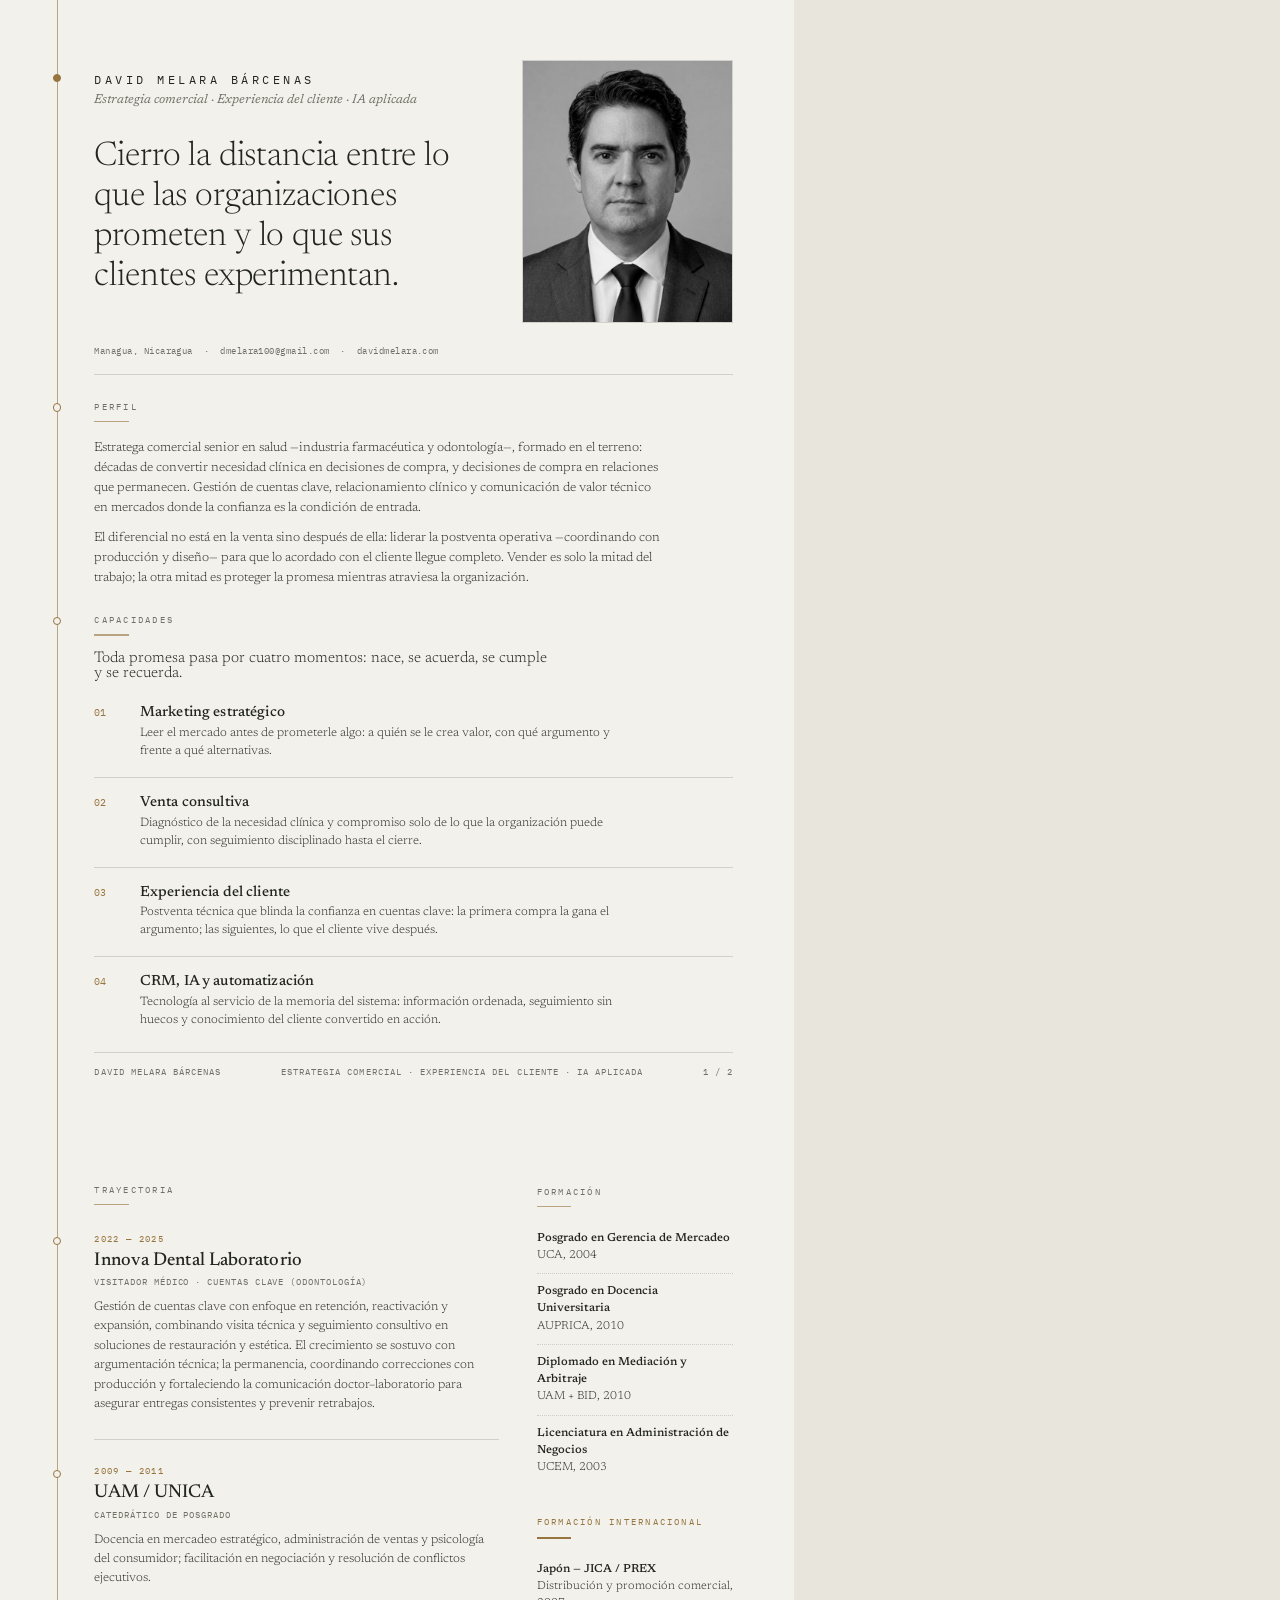
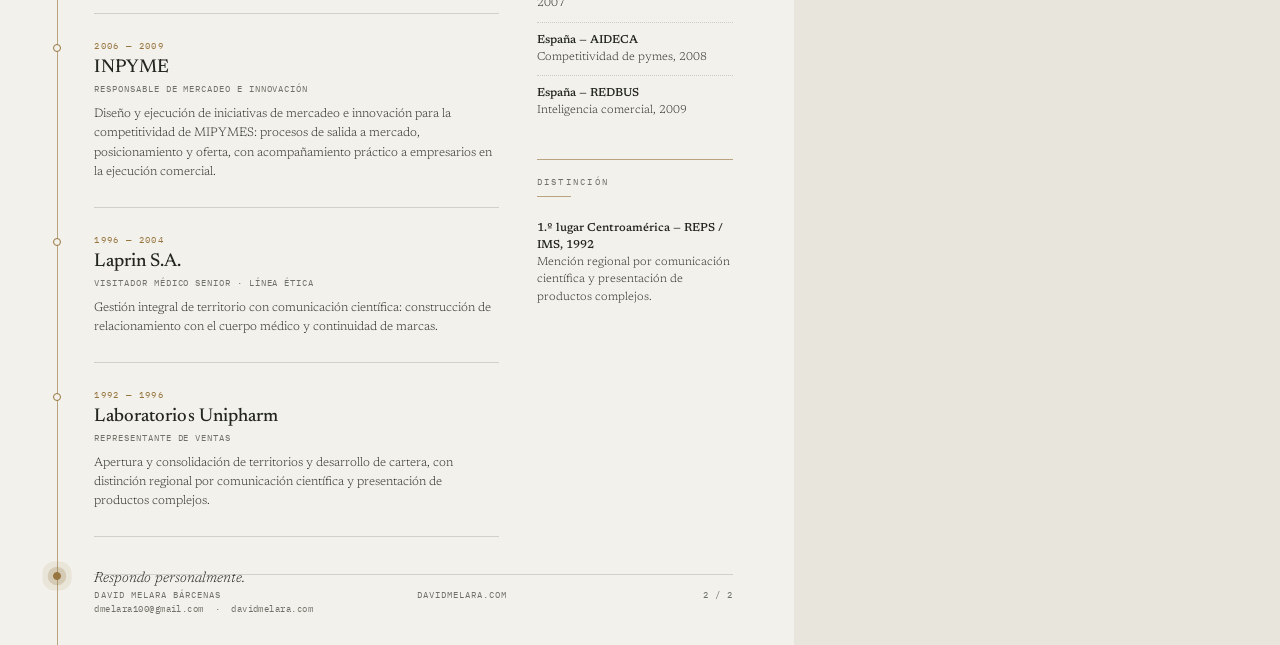
==== cv.html @ 0523ffcc "CV: destaque Formacion Internacional en oro; sincroniza fuente; elimina carpeta cv/ huerfana" ====
<!DOCTYPE html>
<html lang="es">
<head>
<meta charset="UTF-8">
<title>David Melara — CV</title>
<link rel="stylesheet" href="cv.css">
</head>
<body>

<!-- ==================== PÁGINA 1 · LA PROMESA ==================== -->
<section class="pagina p1">
  <div class="hilo" aria-hidden="true"></div>
  <span class="nodo nodo-origen" aria-hidden="true"></span>

  <header class="cabecera">
    <div class="identidad">
      <p class="eyebrow nombre">David Melara Bárcenas</p>
      <p class="oficio">Estrategia comercial · Experiencia del cliente · IA aplicada</p>
      <h1>Cierro la distancia entre lo que las organizaciones prometen y lo que sus clientes experimentan.</h1>
    </div>
    <figure class="retrato">
      <img src="assets/retrato-bn.jpg" alt="Retrato de David Melara">
    </figure>
  </header>

  <p class="contacto-linea">Managua, Nicaragua&nbsp;&nbsp;·&nbsp;&nbsp;dmelara100@gmail.com&nbsp;&nbsp;·&nbsp;&nbsp;davidmelara.com</p>

  <div class="bloque">
    <span class="nodo"></span>
    <p class="eyebrow">Perfil</p>
    <p class="prosa">Estratega comercial senior en salud —industria farmacéutica y odontología—, formado en el terreno: décadas de convertir necesidad clínica en decisiones de compra, y decisiones de compra en relaciones que permanecen. Gestión de cuentas clave, relacionamiento clínico y comunicación de valor técnico en mercados donde la confianza es la condición de entrada.</p>
    <p class="prosa">El diferencial no está en la venta sino después de ella: liderar la postventa operativa —coordinando con producción y diseño— para que lo acordado con el cliente llegue completo. Vender es solo la mitad del trabajo; la otra mitad es proteger la promesa mientras atraviesa la organización.</p>
  </div>

  <div class="bloque">
    <span class="nodo"></span>
    <p class="eyebrow">Capacidades</p>
    <p class="capacidades-intro">Toda promesa pasa por cuatro momentos: nace, se acuerda, se cumple y se recuerda.</p>
    <div class="cap"><span class="idx">01</span><div><h2>Marketing estratégico</h2><p>Leer el mercado antes de prometerle algo: a quién se le crea valor, con qué argumento y frente a qué alternativas.</p></div></div>
    <div class="cap"><span class="idx">02</span><div><h2>Venta consultiva</h2><p>Diagnóstico de la necesidad clínica y compromiso solo de lo que la organización puede cumplir, con seguimiento disciplinado hasta el cierre.</p></div></div>
    <div class="cap"><span class="idx">03</span><div><h2>Experiencia del cliente</h2><p>Postventa técnica que blinda la confianza en cuentas clave: la primera compra la gana el argumento; las siguientes, lo que el cliente vive después.</p></div></div>
    <div class="cap"><span class="idx">04</span><div><h2>CRM, IA y automatización</h2><p>Tecnología al servicio de la memoria del sistema: información ordenada, seguimiento sin huecos y conocimiento del cliente convertido en acción.</p></div></div>
  </div>

  <footer class="pie">
    <span>David Melara Bárcenas</span>
    <span>Estrategia comercial · Experiencia del cliente · IA aplicada</span>
    <span>1 / 2</span>
  </footer>
</section>

<!-- ==================== PÁGINA 2 · LA TRAYECTORIA ==================== -->
<section class="pagina p2">
  <div class="hilo hilo-p2" aria-hidden="true"></div>

  <div class="p2-grid">
    <main class="trayectoria">
      <p class="eyebrow titulo-seccion">Trayectoria</p>

      <article class="etapa">
        <span class="nodo"></span>
        <p class="anios">2022 — 2025</p>
        <h2>Innova Dental Laboratorio</h2>
        <p class="rol">Visitador médico · cuentas clave (odontología)</p>
        <p class="prosa">Gestión de cuentas clave con enfoque en retención, reactivación y expansión, combinando visita técnica y seguimiento consultivo en soluciones de restauración y estética. El crecimiento se sostuvo con argumentación técnica; la permanencia, coordinando correcciones con producción y fortaleciendo la comunicación doctor–laboratorio para asegurar entregas consistentes y prevenir retrabajos.</p>
      </article>

      <article class="etapa">
        <span class="nodo"></span>
        <p class="anios">2009 — 2011</p>
        <h2>UAM / UNICA</h2>
        <p class="rol">Catedrático de posgrado</p>
        <p class="prosa">Docencia en mercadeo estratégico, administración de ventas y psicología del consumidor; facilitación en negociación y resolución de conflictos ejecutivos.</p>
      </article>

      <article class="etapa">
        <span class="nodo"></span>
        <p class="anios">2006 — 2009</p>
        <h2>INPYME</h2>
        <p class="rol">Responsable de mercadeo e innovación</p>
        <p class="prosa">Diseño y ejecución de iniciativas de mercadeo e innovación para la competitividad de MIPYMES: procesos de salida a mercado, posicionamiento y oferta, con acompañamiento práctico a empresarios en la ejecución comercial.</p>
      </article>

      <article class="etapa">
        <span class="nodo"></span>
        <p class="anios">1996 — 2004</p>
        <h2>Laprin S.A.</h2>
        <p class="rol">Visitador médico senior · línea ética</p>
        <p class="prosa">Gestión integral de territorio con comunicación científica: construcción de relacionamiento con el cuerpo médico y continuidad de marcas.</p>
      </article>

      <article class="etapa">
        <span class="nodo"></span>
        <p class="anios">1992 — 1996</p>
        <h2>Laboratorios Unipharm</h2>
        <p class="rol">Representante de ventas</p>
        <p class="prosa">Apertura y consolidación de territorios y desarrollo de cartera, con distinción regional por comunicación científica y presentación de productos complejos.</p>
      </article>

      <div class="cierre">
        <span class="nodo nodo-fin"></span>
        <p class="prosa cierre-frase">Respondo personalmente.</p>
        <p class="contacto-linea">dmelara100@gmail.com&nbsp;&nbsp;·&nbsp;&nbsp;davidmelara.com</p>
      </div>
    </main>

    <aside class="lateral">
      <div class="grupo">
        <p class="eyebrow">Formación</p>
        <p class="item"><strong>Posgrado en Gerencia de Mercadeo</strong><br>UCA, 2004</p>
        <p class="item"><strong>Posgrado en Docencia Universitaria</strong><br>AUPRICA, 2010</p>
        <p class="item"><strong>Diplomado en Mediación y Arbitraje</strong><br>UAM + BID, 2010</p>
        <p class="item"><strong>Licenciatura en Administración de Negocios</strong><br>UCEM, 2003</p>
      </div>

      <div class="grupo">
        <p class="eyebrow destacado">Formación internacional</p>
        <p class="item"><strong>Japón — JICA / PREX</strong><br>Distribución y promoción comercial, 2007</p>
        <p class="item"><strong>España — AIDECA</strong><br>Competitividad de pymes, 2008</p>
        <p class="item"><strong>España — REDBUS</strong><br>Inteligencia comercial, 2009</p>
      </div>

      <div class="grupo distincion">
        <p class="eyebrow">Distinción</p>
        <p class="item"><strong>1.º lugar Centroamérica — REPS / IMS, 1992</strong><br>Mención regional por comunicación científica y presentación de productos complejos.</p>
      </div>
    </aside>
  </div>

  <footer class="pie">
    <span>David Melara Bárcenas</span>
    <span>davidmelara.com</span>
    <span>2 / 2</span>
  </footer>
</section>

</body>
</html>
---- cv.css ----
/* ==========================================================================
   CV David Melara — extensión editorial de davidmelara.com
   Mismo sistema: tinta profunda, hueso, hilo dorado, Newsreader + Plex Mono.
   ========================================================================== */

@font-face{font-family:'Newsreader';src:url('fonts/Newsreader.ttf');font-weight:200 800;font-style:normal}
@font-face{font-family:'Newsreader';src:url('fonts/Newsreader-Italic.ttf');font-weight:200 800;font-style:italic}
@font-face{font-family:'IBM Plex Mono';src:url('fonts/IBMPlexMono-Regular.ttf');font-weight:400}
@font-face{font-family:'IBM Plex Mono';src:url('fonts/IBMPlexMono-Medium.ttf');font-weight:500}

:root{
  /* traducción a papel: marfil cálido, carbón, dorado con más cuerpo */
  --papel:#F3F1EB; --carbon:#22261F; --niebla:#6E7268;
  --hilo:#96753F; --hilo-tenue:rgba(150,117,63,.62);
  --linea:rgba(34,38,31,.16); --texto:#2F332D;
  --carril:15mm;
}

*{margin:0;padding:0;box-sizing:border-box}
@page{size:A4;margin:0}
html,body{background:#E8E5DD}
body{font-family:'Newsreader',serif;color:var(--carbon);
  -webkit-print-color-adjust:exact;print-color-adjust:exact}

.pagina{position:relative;width:210mm;height:297mm;background:var(--papel);
  overflow:hidden;padding:16mm 16mm 12mm calc(var(--carril) + 10mm);
  page-break-after:always;display:flex;flex-direction:column}
.pagina:last-child{page-break-after:auto}

/* ---------- el hilo: la estela en papel ---------- */
.hilo{position:absolute;left:var(--carril);top:0;bottom:0;width:0;
  border-left:.35mm solid var(--hilo-tenue)}
.nodo{position:absolute;left:calc(-1 * (10mm + 1.1mm));top:1.2mm;
  width:2.2mm;height:2.2mm;border-radius:50%;
  background:var(--papel);border:.35mm solid var(--hilo)}
.nodo-origen{background:var(--hilo)}
.nodo-fin{background:var(--hilo);box-shadow:0 0 0 1.4mm rgba(150,117,63,.24),0 0 0 2.8mm rgba(150,117,63,.1)}

/* ---------- tipografía de sistema ---------- */
.eyebrow{font-family:'IBM Plex Mono',monospace;font-size:7pt;letter-spacing:.24em;
  text-transform:uppercase;color:var(--niebla)}
.eyebrow::after{content:"";display:block;width:9mm;height:.3mm;background:var(--hilo-tenue);margin-top:2.2mm}
.eyebrow.destacado{color:var(--hilo)}
.eyebrow.destacado::after{background:var(--hilo);height:.5mm}
.prosa{font-size:9.6pt;line-height:1.56;color:var(--texto);font-weight:300}
.prosa + .prosa{margin-top:3mm}

/* ==================== PÁGINA 1 ==================== */
.cabecera{display:flex;gap:9mm;align-items:flex-start}
.identidad{flex:1;padding-top:3mm}
.nombre{color:var(--carbon);letter-spacing:.3em;font-size:8.75pt}
.nombre::after{display:none}
.oficio{font-style:italic;color:var(--niebla);font-size:9.5pt;margin-top:2mm}
.retrato{position:relative;width:56mm;flex-shrink:0;border:.3mm solid var(--linea)}
.retrato img{display:block;width:100%;height:69mm;object-fit:cover;object-position:top}
.p1 > .nodo-origen{left:calc(var(--carril) - 1.1mm);top:19.5mm}
h1{font-weight:300;font-size:25.5pt;line-height:1.18;letter-spacing:-.005em;
  margin-top:8mm;max-width:100mm}

.contacto-linea{font-family:'IBM Plex Mono',monospace;font-size:7pt;letter-spacing:.05em;
  color:var(--niebla);margin-top:5.5mm;padding-bottom:4.5mm;border-bottom:.3mm solid var(--linea)}

.bloque{position:relative;margin-top:6.5mm}
.bloque > .nodo{top:1mm}

.capacidades-intro{font-size:11.5pt;font-weight:300;color:var(--carbon);
  margin:4mm 0 2mm;max-width:120mm}
.cap{display:flex;gap:5mm;padding:4.5mm 0;border-bottom:.3mm solid var(--linea);align-items:baseline}
.cap:last-of-type{border-bottom:none}
.idx{font-family:'IBM Plex Mono',monospace;font-size:7.5pt;color:var(--hilo);min-width:7mm}
.cap h2{font-size:11pt;font-weight:500;letter-spacing:.01em;margin-bottom:1mm}
.cap p{font-size:9pt;line-height:1.5;color:var(--texto);font-weight:300;max-width:128mm}
.bloque .prosa{margin-top:4.5mm;max-width:150mm}
.bloque .prosa + .prosa{margin-top:2.6mm}

/* ---------- pie ---------- */
.pie{margin-top:auto;padding-top:3.5mm;border-top:.3mm solid var(--linea);
  display:flex;justify-content:space-between;
  font-family:'IBM Plex Mono',monospace;font-size:6.5pt;letter-spacing:.12em;
  text-transform:uppercase;color:var(--niebla)}

/* ==================== PÁGINA 2 ==================== */
.p2-grid{display:flex;gap:10mm;flex:1;min-height:0}
.trayectoria{flex:1;position:relative}
.titulo-seccion{margin-bottom:7mm}

.etapa{position:relative;padding:0 0 6.5mm;margin-bottom:6.5mm;border-bottom:.3mm solid var(--linea)}
.etapa .nodo{top:1.4mm}
.anios{font-family:'IBM Plex Mono',monospace;font-size:7pt;letter-spacing:.14em;color:var(--hilo)}
.etapa h2{font-size:14pt;font-weight:500;margin-top:1.6mm;letter-spacing:.005em}
.rol{font-family:'IBM Plex Mono',monospace;font-size:7pt;letter-spacing:.1em;
  text-transform:uppercase;color:var(--niebla);margin:1.4mm 0 2.6mm}
.etapa .prosa{font-size:9.2pt;line-height:1.58;max-width:112mm}

.cierre{position:relative;margin-top:8mm}
.cierre .nodo{top:1.2mm}
.cierre-frase{font-style:italic;color:var(--carbon);font-size:11pt}
.cierre .contacto-linea{margin-top:3mm;padding-bottom:0;border-bottom:none}

.lateral{width:52mm;flex-shrink:0;padding-top:0.5mm}
.grupo{margin-bottom:8mm}
.grupo .eyebrow{margin-bottom:3.5mm}
.item{font-size:8.6pt;line-height:1.5;color:var(--texto);font-weight:300;
  padding:2.4mm 0;border-bottom:.25mm dotted rgba(34,38,31,.18)}
.item:last-child{border-bottom:none}
.item strong{font-weight:500;color:var(--carbon)}
.distincion{border-top:.3mm solid var(--hilo-tenue);padding-top:4mm}
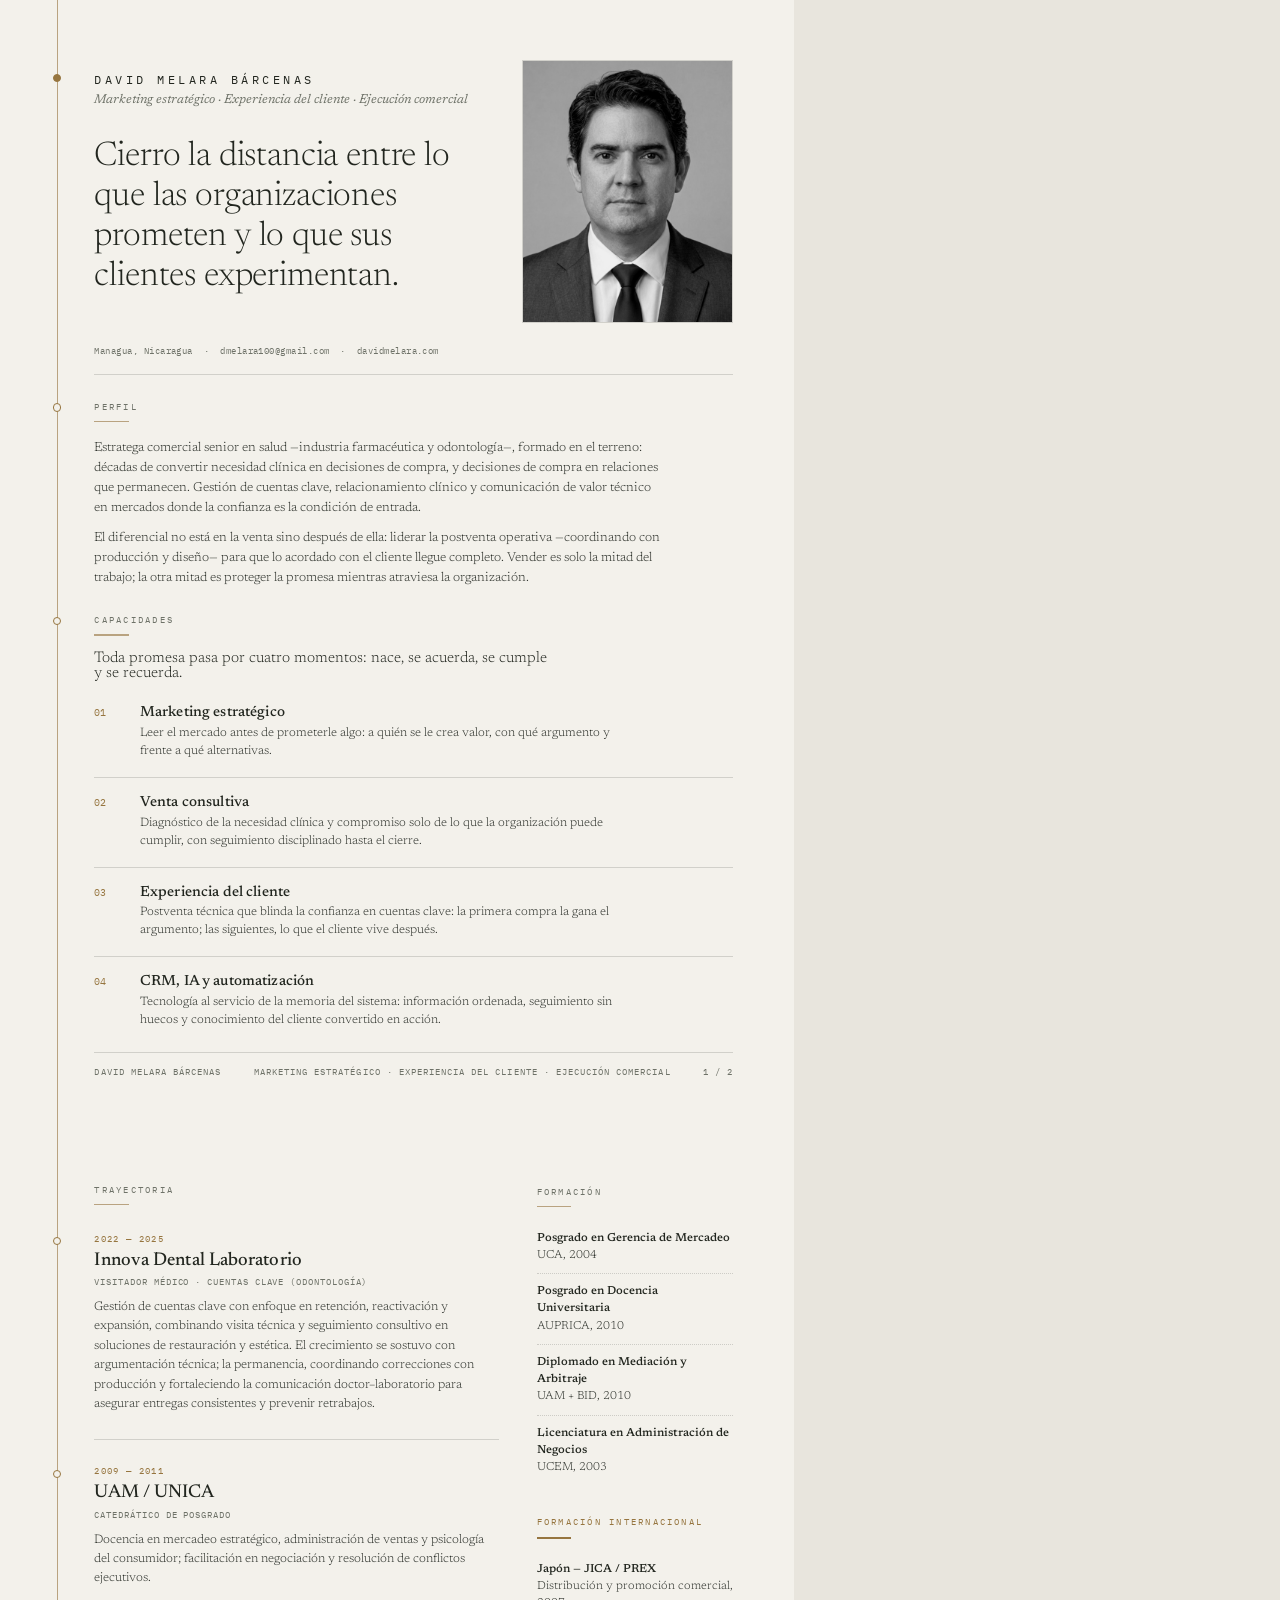
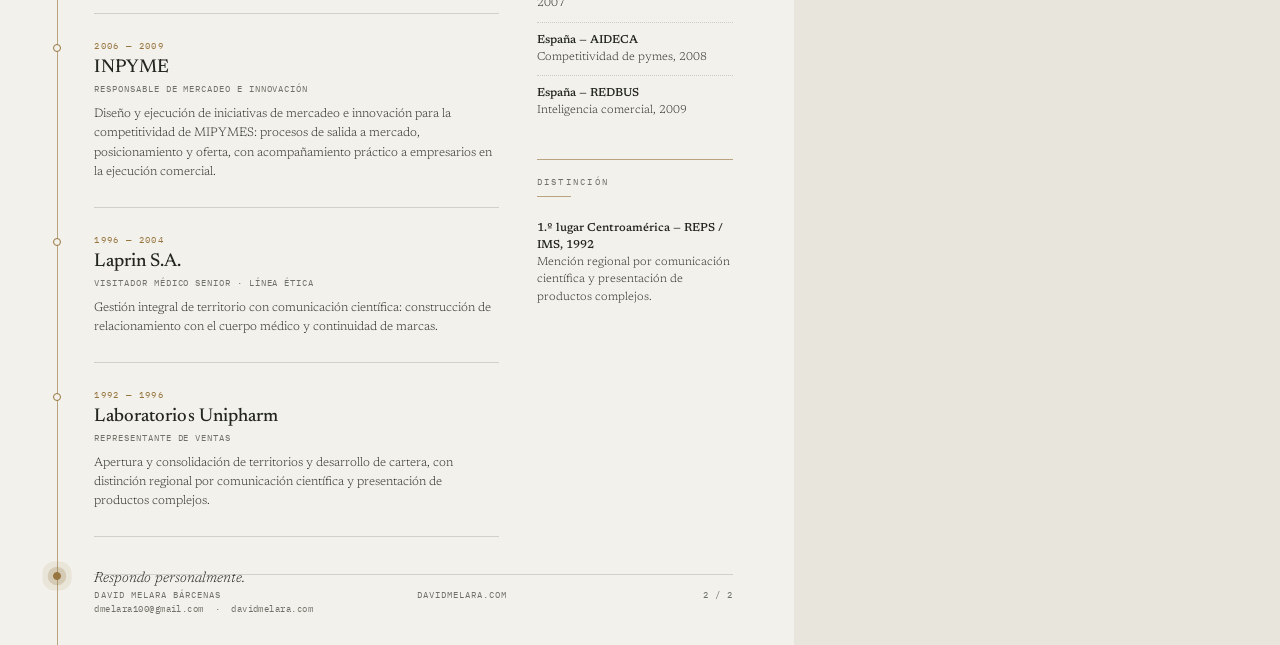
==== commit 04a0c489: "Finalize semantic knowledge architecture for GEO/AEO Evidence-based career modeling (dated Organizat" ====
--- a/cv.html
+++ b/cv.html
@@ -2,8 +2,62 @@
 <html lang="es">
 <head>
 <meta charset="UTF-8">
-<title>David Melara — CV</title>
+<meta name="viewport" content="width=device-width, initial-scale=1.0">
+<title>David Melara — Currículum · Marketing estratégico y ejecución comercial</title>
+<meta name="description" content="Trayectoria profesional de David Melara: estratega de marketing y ejecución comercial en la industria farmacéutica, laboratorios dentales y educación superior, en Nicaragua y Centroamérica.">
+<link rel="canonical" href="https://davidmelara.com/cv.html">
+<meta name="robots" content="index, follow, max-image-preview:large">
+<meta name="author" content="David Melara">
+<meta property="og:type" content="profile">
+<meta property="og:title" content="David Melara — Currículum">
+<meta property="og:description" content="Estratega de marketing y ejecución comercial. Industria farmacéutica, laboratorios dentales y educación superior, en Nicaragua y Centroamérica.">
+<meta property="og:url" content="https://davidmelara.com/cv.html">
+<meta property="og:image" content="https://davidmelara.com/assets/og-image.jpg">
+<link rel="icon" href="/favicon.ico" sizes="any">
+<link rel="icon" href="/assets/favicon.svg" type="image/svg+xml">
 <link rel="stylesheet" href="cv.css">
+<script type="application/ld+json">
+{
+  "@context": "https://schema.org",
+  "@graph": [
+    {
+      "@type": "ProfilePage",
+      "@id": "https://davidmelara.com/cv.html#profilepage",
+      "url": "https://davidmelara.com/cv.html",
+      "name": "David Melara — Currículum",
+      "inLanguage": "es",
+      "isPartOf": { "@id": "https://davidmelara.com/#website" },
+      "mainEntity": { "@id": "https://davidmelara.com/#person" },
+      "relatedLink": "https://davidmelara.com/assets/cv-david-melara.pdf"
+    },
+    {
+      "@type": "Person",
+      "@id": "https://davidmelara.com/#person",
+      "name": "David Melara",
+      "alternateName": "David Melara Bárcenas",
+      "url": "https://davidmelara.com/",
+      "jobTitle": "Marketing estratégico y ejecución comercial",
+      "alumniOf": [
+        { "@type": "CollegeOrUniversity", "name": "Universidad Centroamericana (UCA)" },
+        { "@type": "EducationalOrganization", "name": "AUPRICA" },
+        { "@type": "CollegeOrUniversity", "name": "Universidad Americana (UAM)" },
+        { "@type": "CollegeOrUniversity", "name": "UCEM" },
+        { "@type": "EducationalOrganization", "name": "JICA / PREX — Japón" },
+        { "@type": "EducationalOrganization", "name": "AIDECA — España" },
+        { "@type": "EducationalOrganization", "name": "REDBUS — España" }
+      ],
+      "award": "1.º lugar Centroamérica — REPS / IMS (1992): comunicación científica y presentación de productos complejos",
+      "worksFor": [
+        { "@type": "OrganizationRole", "startDate": "2022", "endDate": "2025", "roleName": "Visitador médico · cuentas clave (odontología)", "description": "Gestión de cuentas clave con enfoque en retención, reactivación y expansión; permanencia sostenida coordinando correcciones con producción y diseño y fortaleciendo la comunicación doctor–laboratorio.", "worksFor": { "@type": "Organization", "name": "Innova Dental Laboratorio" } },
+        { "@type": "OrganizationRole", "startDate": "2009", "endDate": "2011", "roleName": "Catedrático de posgrado", "description": "Docencia de posgrado en mercadeo estratégico, administración de ventas y psicología del consumidor; facilitación en negociación y resolución de conflictos ejecutivos.", "worksFor": { "@type": "CollegeOrUniversity", "name": "UAM / UNICA" } },
+        { "@type": "OrganizationRole", "startDate": "2006", "endDate": "2009", "roleName": "Responsable de Mercadeo e Innovación", "description": "Diseño y ejecución de iniciativas de mercadeo e innovación para la competitividad y la propuesta de valor de MIPYMES; asesoría en procesos de salida a mercado (posicionamiento y oferta); acompañamiento a empresarios en la ejecución comercial.", "worksFor": { "@type": "GovernmentOrganization", "name": "INPYME — Instituto Nicaragüense de Apoyo a la Pequeña y Mediana Empresa" } },
+        { "@type": "OrganizationRole", "startDate": "1996", "endDate": "2004", "roleName": "Visitador médico senior · línea ética", "description": "Gestión integral de territorio con comunicación científica: relacionamiento con el cuerpo médico y continuidad de marcas.", "worksFor": { "@type": "Organization", "name": "Laprin S.A." } },
+        { "@type": "OrganizationRole", "startDate": "1992", "endDate": "1996", "roleName": "Representante de ventas", "description": "Apertura y consolidación de territorios y desarrollo de cartera; distinción regional por comunicación científica y presentación de productos complejos.", "worksFor": { "@type": "Organization", "name": "Laboratorios Unipharm" } }
+      ]
+    }
+  ]
+}
+</script>
 </head>
 <body>
 
@@ -15,7 +69,7 @@
   <header class="cabecera">
     <div class="identidad">
       <p class="eyebrow nombre">David Melara Bárcenas</p>
-      <p class="oficio">Estrategia comercial · Experiencia del cliente · IA aplicada</p>
+      <p class="oficio">Marketing estratégico · Experiencia del cliente · Ejecución comercial</p>
       <h1>Cierro la distancia entre lo que las organizaciones prometen y lo que sus clientes experimentan.</h1>
     </div>
     <figure class="retrato">
@@ -44,7 +98,7 @@
 
   <footer class="pie">
     <span>David Melara Bárcenas</span>
-    <span>Estrategia comercial · Experiencia del cliente · IA aplicada</span>
+    <span>Marketing estratégico · Experiencia del cliente · Ejecución comercial</span>
     <span>1 / 2</span>
   </footer>
 </section>
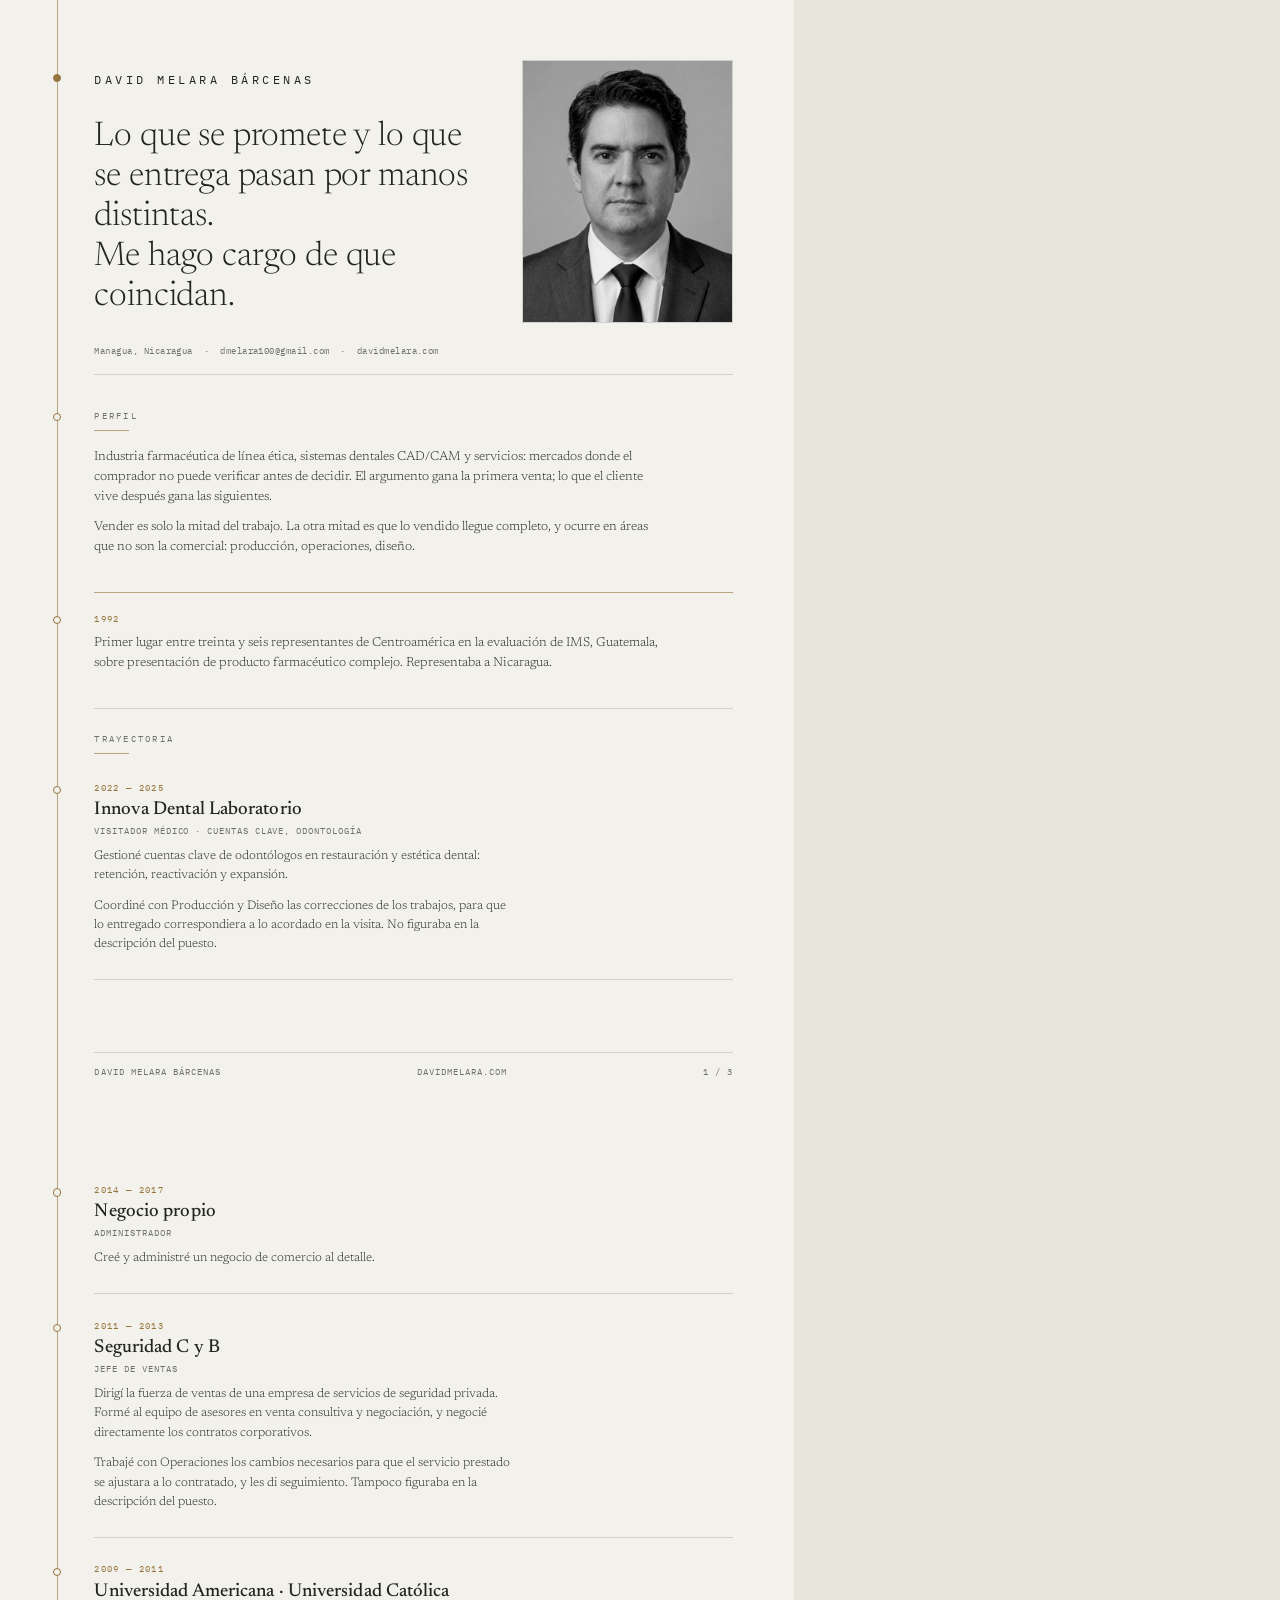
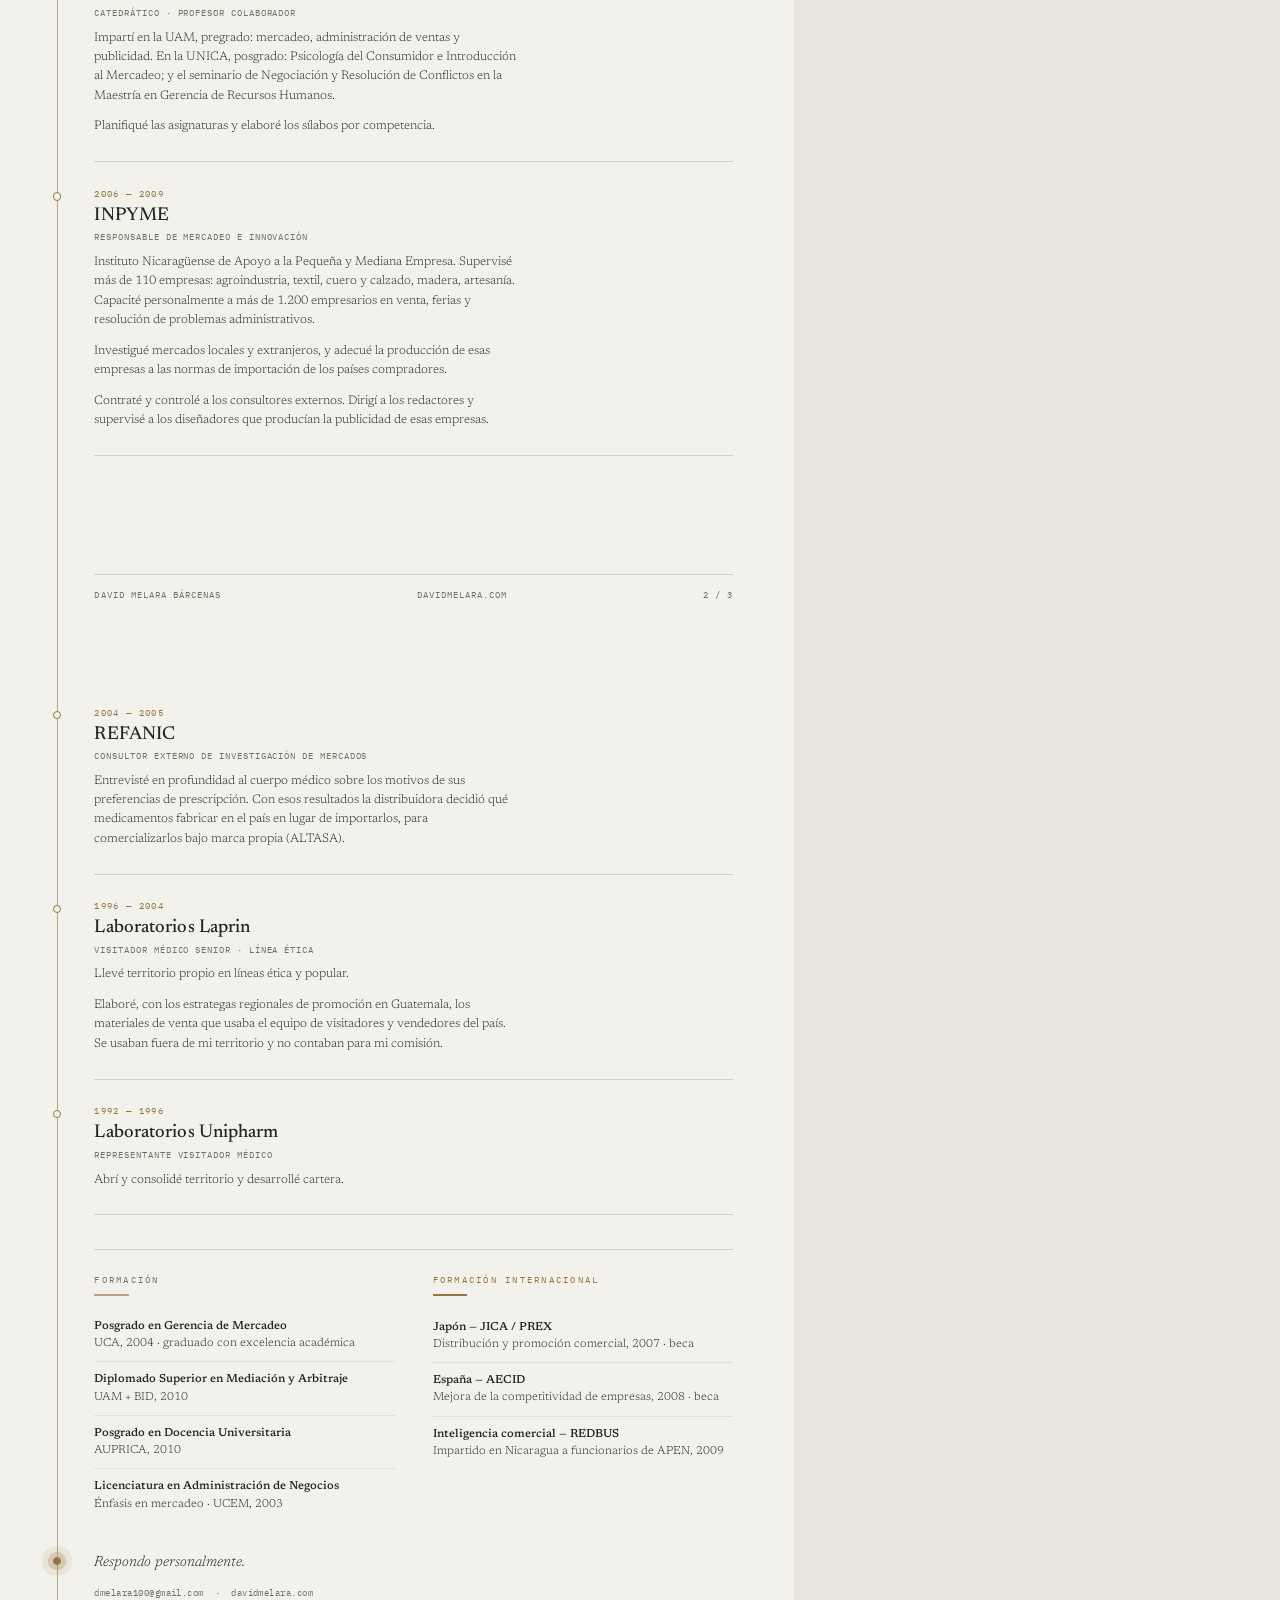
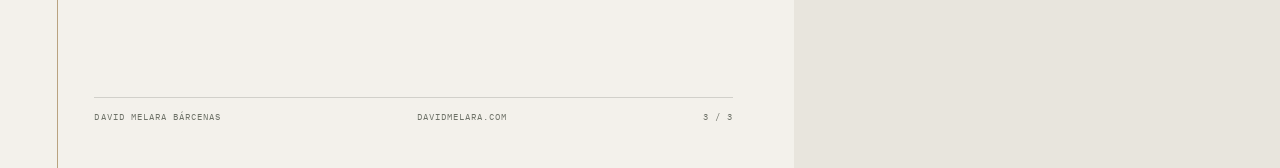
==== commit da5e9f10: "feat: establish the editorial paradigm and unify the site narrative Consolidates the editorial parad" ====
--- a/cv.html
+++ b/cv.html
@@ -3,14 +3,14 @@
 <head>
 <meta charset="UTF-8">
 <meta name="viewport" content="width=device-width, initial-scale=1.0">
-<title>David Melara — Currículum · Marketing estratégico y ejecución comercial</title>
-<meta name="description" content="Trayectoria profesional de David Melara: estratega de marketing y ejecución comercial en la industria farmacéutica, laboratorios dentales y educación superior, en Nicaragua y Centroamérica.">
+<title>David Melara — Currículum</title>
+<meta name="description" content="Trayectoria profesional de David Melara: venta técnica y dirección comercial en industria farmacéutica, sistemas dentales CAD/CAM, desarrollo empresarial y servicios, en Nicaragua y Centroamérica.">
 <link rel="canonical" href="https://davidmelara.com/cv.html">
 <meta name="robots" content="index, follow, max-image-preview:large">
 <meta name="author" content="David Melara">
 <meta property="og:type" content="profile">
 <meta property="og:title" content="David Melara — Currículum">
-<meta property="og:description" content="Estratega de marketing y ejecución comercial. Industria farmacéutica, laboratorios dentales y educación superior, en Nicaragua y Centroamérica.">
+<meta property="og:description" content="Venta técnica y dirección comercial en industria farmacéutica, sistemas dentales CAD/CAM, desarrollo empresarial y servicios, en Nicaragua y Centroamérica.">
 <meta property="og:url" content="https://davidmelara.com/cv.html">
 <meta property="og:image" content="https://davidmelara.com/assets/og-image.jpg">
 <link rel="icon" href="/favicon.ico" sizes="any">
@@ -36,23 +36,26 @@
       "name": "David Melara",
       "alternateName": "David Melara Bárcenas",
       "url": "https://davidmelara.com/",
-      "jobTitle": "Marketing estratégico y ejecución comercial",
+      "jobTitle": "Venta técnica y dirección comercial",
       "alumniOf": [
         { "@type": "CollegeOrUniversity", "name": "Universidad Centroamericana (UCA)" },
         { "@type": "EducationalOrganization", "name": "AUPRICA" },
         { "@type": "CollegeOrUniversity", "name": "Universidad Americana (UAM)" },
         { "@type": "CollegeOrUniversity", "name": "UCEM" },
         { "@type": "EducationalOrganization", "name": "JICA / PREX — Japón" },
-        { "@type": "EducationalOrganization", "name": "AIDECA — España" },
+        { "@type": "EducationalOrganization", "name": "AECID — España" },
         { "@type": "EducationalOrganization", "name": "REDBUS — España" }
       ],
-      "award": "1.º lugar Centroamérica — REPS / IMS (1992): comunicación científica y presentación de productos complejos",
+      "award": "1.º lugar entre 36 representantes del área centroamericana — evaluación de IMS, Guatemala, 1992: presentación de producto farmacéutico complejo",
       "worksFor": [
-        { "@type": "OrganizationRole", "startDate": "2022", "endDate": "2025", "roleName": "Visitador médico · cuentas clave (odontología)", "description": "Gestión de cuentas clave con enfoque en retención, reactivación y expansión; permanencia sostenida coordinando correcciones con producción y diseño y fortaleciendo la comunicación doctor–laboratorio.", "worksFor": { "@type": "Organization", "name": "Innova Dental Laboratorio" } },
-        { "@type": "OrganizationRole", "startDate": "2009", "endDate": "2011", "roleName": "Catedrático de posgrado", "description": "Docencia de posgrado en mercadeo estratégico, administración de ventas y psicología del consumidor; facilitación en negociación y resolución de conflictos ejecutivos.", "worksFor": { "@type": "CollegeOrUniversity", "name": "UAM / UNICA" } },
-        { "@type": "OrganizationRole", "startDate": "2006", "endDate": "2009", "roleName": "Responsable de Mercadeo e Innovación", "description": "Diseño y ejecución de iniciativas de mercadeo e innovación para la competitividad y la propuesta de valor de MIPYMES; asesoría en procesos de salida a mercado (posicionamiento y oferta); acompañamiento a empresarios en la ejecución comercial.", "worksFor": { "@type": "GovernmentOrganization", "name": "INPYME — Instituto Nicaragüense de Apoyo a la Pequeña y Mediana Empresa" } },
-        { "@type": "OrganizationRole", "startDate": "1996", "endDate": "2004", "roleName": "Visitador médico senior · línea ética", "description": "Gestión integral de territorio con comunicación científica: relacionamiento con el cuerpo médico y continuidad de marcas.", "worksFor": { "@type": "Organization", "name": "Laprin S.A." } },
-        { "@type": "OrganizationRole", "startDate": "1992", "endDate": "1996", "roleName": "Representante de ventas", "description": "Apertura y consolidación de territorios y desarrollo de cartera; distinción regional por comunicación científica y presentación de productos complejos.", "worksFor": { "@type": "Organization", "name": "Laboratorios Unipharm" } }
+        { "@type": "OrganizationRole", "startDate": "2022", "endDate": "2025", "roleName": "Visitador médico · cuentas clave (odontología)", "description": "Gestión de cuentas clave de odontólogos en restauración y estética dental: retención, reactivación y expansión. Coordinación con Producción y Diseño de las correcciones de los trabajos, para que lo entregado correspondiera a lo acordado en la visita.", "worksFor": { "@type": "Organization", "name": "Innova Dental Laboratorio" } },
+        { "@type": "OrganizationRole", "startDate": "2014", "endDate": "2017", "roleName": "Administrador", "description": "Creación y administración de un negocio de comercio al detalle.", "worksFor": { "@type": "Organization", "name": "Negocio propio" } },
+        { "@type": "OrganizationRole", "startDate": "2011", "endDate": "2013", "roleName": "Jefe de ventas", "description": "Dirección de la fuerza de ventas de una empresa de servicios de seguridad privada. Formación del equipo de asesores en venta consultiva y negociación, y negociación directa de los contratos corporativos. Trabajo con Operaciones sobre los cambios necesarios para que el servicio prestado se ajustara a lo contratado.", "worksFor": { "@type": "Organization", "name": "Seguridad C y B" } },
+        { "@type": "OrganizationRole", "startDate": "2009", "endDate": "2011", "roleName": "Catedrático · profesor colaborador", "description": "Docencia de pregrado en la UAM (mercadeo, administración de ventas, publicidad) y de posgrado y maestría en la UNICA (Psicología del Consumidor, Introducción al Mercadeo, seminario de Negociación y Resolución de Conflictos).", "worksFor": { "@type": "CollegeOrUniversity", "name": "Universidad Americana (UAM) · Universidad Católica (UNICA)" } },
+        { "@type": "OrganizationRole", "startDate": "2006", "endDate": "2009", "roleName": "Responsable de mercadeo e innovación", "description": "Supervisión de más de 110 empresas y capacitación personal de más de 1.200 empresarios en venta, ferias y resolución de problemas administrativos. Investigación de mercados locales y extranjeros y adecuación de la producción a las normas de importación de los países compradores.", "worksFor": { "@type": "GovernmentOrganization", "name": "INPYME — Instituto Nicaragüense de Apoyo a la Pequeña y Mediana Empresa" } },
+        { "@type": "OrganizationRole", "startDate": "2004", "endDate": "2005", "roleName": "Consultor externo de investigación de mercados", "description": "Entrevistas en profundidad al cuerpo médico sobre los motivos de sus preferencias de prescripción. Con esos resultados la distribuidora decidió qué medicamentos fabricar en el país en lugar de importarlos, para comercializarlos bajo marca propia.", "worksFor": { "@type": "Organization", "name": "REFANIC" } },
+        { "@type": "OrganizationRole", "startDate": "1996", "endDate": "2004", "roleName": "Visitador médico senior · línea ética", "description": "Territorio propio en líneas ética y popular. Elaboración, con los estrategas regionales de promoción en Guatemala, de los materiales de venta que usaba el equipo de visitadores y vendedores del país.", "worksFor": { "@type": "Organization", "name": "Laboratorios Laprin" } },
+        { "@type": "OrganizationRole", "startDate": "1992", "endDate": "1996", "roleName": "Representante visitador médico", "description": "Apertura y consolidación de territorio y desarrollo de cartera.", "worksFor": { "@type": "Organization", "name": "Laboratorios Unipharm" } }
       ]
     }
   ]
@@ -61,7 +64,7 @@
 </head>
 <body>
 
-<!-- ==================== PÁGINA 1 · LA PROMESA ==================== -->
+<!-- ==================== PÁGINA 1 ==================== -->
 <section class="pagina p1">
   <div class="hilo" aria-hidden="true"></div>
   <span class="nodo nodo-origen" aria-hidden="true"></span>
@@ -69,8 +72,7 @@
   <header class="cabecera">
     <div class="identidad">
       <p class="eyebrow nombre">David Melara Bárcenas</p>
-      <p class="oficio">Marketing estratégico · Experiencia del cliente · Ejecución comercial</p>
-      <h1>Cierro la distancia entre lo que las organizaciones prometen y lo que sus clientes experimentan.</h1>
+      <h1>Lo que se promete y lo que se entrega pasan por manos distintas.<br>Me hago cargo de que coincidan.</h1>
     </div>
     <figure class="retrato">
       <img src="assets/retrato-bn.jpg" alt="Retrato de David Melara">
@@ -82,111 +84,147 @@
   <div class="bloque">
     <span class="nodo"></span>
     <p class="eyebrow">Perfil</p>
-    <p class="prosa">Estratega comercial senior en salud —industria farmacéutica y odontología—, formado en el terreno: décadas de convertir necesidad clínica en decisiones de compra, y decisiones de compra en relaciones que permanecen. Gestión de cuentas clave, relacionamiento clínico y comunicación de valor técnico en mercados donde la confianza es la condición de entrada.</p>
-    <p class="prosa">El diferencial no está en la venta sino después de ella: liderar la postventa operativa —coordinando con producción y diseño— para que lo acordado con el cliente llegue completo. Vender es solo la mitad del trabajo; la otra mitad es proteger la promesa mientras atraviesa la organización.</p>
+    <p class="prosa">Industria farmacéutica de línea ética, sistemas dentales CAD/CAM y servicios: mercados donde el comprador no puede verificar antes de decidir. El argumento gana la primera venta; lo que el cliente vive después gana las siguientes.</p>
+    <p class="prosa">Vender es solo la mitad del trabajo. La otra mitad es que lo vendido llegue completo, y ocurre en áreas que no son la comercial: producción, operaciones, diseño.</p>
   </div>
 
-  <div class="bloque">
+  <div class="bloque destacado-1992">
     <span class="nodo"></span>
-    <p class="eyebrow">Capacidades</p>
-    <p class="capacidades-intro">Toda promesa pasa por cuatro momentos: nace, se acuerda, se cumple y se recuerda.</p>
-    <div class="cap"><span class="idx">01</span><div><h2>Marketing estratégico</h2><p>Leer el mercado antes de prometerle algo: a quién se le crea valor, con qué argumento y frente a qué alternativas.</p></div></div>
-    <div class="cap"><span class="idx">02</span><div><h2>Venta consultiva</h2><p>Diagnóstico de la necesidad clínica y compromiso solo de lo que la organización puede cumplir, con seguimiento disciplinado hasta el cierre.</p></div></div>
-    <div class="cap"><span class="idx">03</span><div><h2>Experiencia del cliente</h2><p>Postventa técnica que blinda la confianza en cuentas clave: la primera compra la gana el argumento; las siguientes, lo que el cliente vive después.</p></div></div>
-    <div class="cap"><span class="idx">04</span><div><h2>CRM, IA y automatización</h2><p>Tecnología al servicio de la memoria del sistema: información ordenada, seguimiento sin huecos y conocimiento del cliente convertido en acción.</p></div></div>
+    <p class="anios">1992</p>
+    <p class="prosa">Primer lugar entre treinta y seis representantes de Centroamérica en la evaluación de IMS, Guatemala, sobre presentación de producto farmacéutico complejo. Representaba a Nicaragua.</p>
   </div>
 
-  <footer class="pie">
-    <span>David Melara Bárcenas</span>
-    <span>Marketing estratégico · Experiencia del cliente · Ejecución comercial</span>
-    <span>1 / 2</span>
-  </footer>
-</section>
-
-<!-- ==================== PÁGINA 2 · LA TRAYECTORIA ==================== -->
-<section class="pagina p2">
-  <div class="hilo hilo-p2" aria-hidden="true"></div>
-
-  <div class="p2-grid">
-    <main class="trayectoria">
-      <p class="eyebrow titulo-seccion">Trayectoria</p>
-
-      <article class="etapa">
-        <span class="nodo"></span>
-        <p class="anios">2022 — 2025</p>
-        <h2>Innova Dental Laboratorio</h2>
-        <p class="rol">Visitador médico · cuentas clave (odontología)</p>
-        <p class="prosa">Gestión de cuentas clave con enfoque en retención, reactivación y expansión, combinando visita técnica y seguimiento consultivo en soluciones de restauración y estética. El crecimiento se sostuvo con argumentación técnica; la permanencia, coordinando correcciones con producción y fortaleciendo la comunicación doctor–laboratorio para asegurar entregas consistentes y prevenir retrabajos.</p>
-      </article>
-
-      <article class="etapa">
-        <span class="nodo"></span>
-        <p class="anios">2009 — 2011</p>
-        <h2>UAM / UNICA</h2>
-        <p class="rol">Catedrático de posgrado</p>
-        <p class="prosa">Docencia en mercadeo estratégico, administración de ventas y psicología del consumidor; facilitación en negociación y resolución de conflictos ejecutivos.</p>
-      </article>
-
-      <article class="etapa">
-        <span class="nodo"></span>
-        <p class="anios">2006 — 2009</p>
-        <h2>INPYME</h2>
-        <p class="rol">Responsable de mercadeo e innovación</p>
-        <p class="prosa">Diseño y ejecución de iniciativas de mercadeo e innovación para la competitividad de MIPYMES: procesos de salida a mercado, posicionamiento y oferta, con acompañamiento práctico a empresarios en la ejecución comercial.</p>
-      </article>
-
-      <article class="etapa">
-        <span class="nodo"></span>
-        <p class="anios">1996 — 2004</p>
-        <h2>Laprin S.A.</h2>
-        <p class="rol">Visitador médico senior · línea ética</p>
-        <p class="prosa">Gestión integral de territorio con comunicación científica: construcción de relacionamiento con el cuerpo médico y continuidad de marcas.</p>
-      </article>
-
-      <article class="etapa">
-        <span class="nodo"></span>
-        <p class="anios">1992 — 1996</p>
-        <h2>Laboratorios Unipharm</h2>
-        <p class="rol">Representante de ventas</p>
-        <p class="prosa">Apertura y consolidación de territorios y desarrollo de cartera, con distinción regional por comunicación científica y presentación de productos complejos.</p>
-      </article>
-
-      <div class="cierre">
-        <span class="nodo nodo-fin"></span>
-        <p class="prosa cierre-frase">Respondo personalmente.</p>
-        <p class="contacto-linea">dmelara100@gmail.com&nbsp;&nbsp;·&nbsp;&nbsp;davidmelara.com</p>
-      </div>
-    </main>
-
-    <aside class="lateral">
-      <div class="grupo">
-        <p class="eyebrow">Formación</p>
-        <p class="item"><strong>Posgrado en Gerencia de Mercadeo</strong><br>UCA, 2004</p>
-        <p class="item"><strong>Posgrado en Docencia Universitaria</strong><br>AUPRICA, 2010</p>
-        <p class="item"><strong>Diplomado en Mediación y Arbitraje</strong><br>UAM + BID, 2010</p>
-        <p class="item"><strong>Licenciatura en Administración de Negocios</strong><br>UCEM, 2003</p>
-      </div>
-
-      <div class="grupo">
-        <p class="eyebrow destacado">Formación internacional</p>
-        <p class="item"><strong>Japón — JICA / PREX</strong><br>Distribución y promoción comercial, 2007</p>
-        <p class="item"><strong>España — AIDECA</strong><br>Competitividad de pymes, 2008</p>
-        <p class="item"><strong>España — REDBUS</strong><br>Inteligencia comercial, 2009</p>
-      </div>
-
-      <div class="grupo distincion">
-        <p class="eyebrow">Distinción</p>
-        <p class="item"><strong>1.º lugar Centroamérica — REPS / IMS, 1992</strong><br>Mención regional por comunicación científica y presentación de productos complejos.</p>
-      </div>
-    </aside>
-  </div>
+  <main class="trayectoria">
+    <p class="eyebrow titulo-seccion">Trayectoria</p>
+
+    <article class="etapa">
+      <span class="nodo"></span>
+      <p class="anios">2022 — 2025</p>
+      <h2>Innova Dental Laboratorio</h2>
+      <p class="rol">Visitador médico · cuentas clave, odontología</p>
+      <p class="prosa">Gestioné cuentas clave de odontólogos en restauración y estética dental: retención, reactivación y expansión.</p>
+      <p class="prosa">Coordiné con Producción y Diseño las correcciones de los trabajos, para que lo entregado correspondiera a lo acordado en la visita. No figuraba en la descripción del puesto.</p>
+    </article>
+
+  </main>
 
   <footer class="pie">
     <span>David Melara Bárcenas</span>
     <span>davidmelara.com</span>
-    <span>2 / 2</span>
+    <span>1 / 3</span>
   </footer>
 </section>
 
+<!-- ==================== PÁGINA 2 ==================== -->
+<section class="pagina p2">
+  <div class="hilo hilo-p2" aria-hidden="true"></div>
+
+  <main class="trayectoria">
+
+    <article class="etapa">
+      <span class="nodo"></span>
+      <p class="anios">2014 — 2017</p>
+      <h2>Negocio propio</h2>
+      <p class="rol">Administrador</p>
+      <p class="prosa">Creé y administré un negocio de comercio al detalle.</p>
+    </article>
+
+    <article class="etapa">
+      <span class="nodo"></span>
+      <p class="anios">2011 — 2013</p>
+      <h2>Seguridad C y B</h2>
+      <p class="rol">Jefe de ventas</p>
+      <p class="prosa">Dirigí la fuerza de ventas de una empresa de servicios de seguridad privada. Formé al equipo de asesores en venta consultiva y negociación, y negocié directamente los contratos corporativos.</p>
+      <p class="prosa">Trabajé con Operaciones los cambios necesarios para que el servicio prestado se ajustara a lo contratado, y les di seguimiento. Tampoco figuraba en la descripción del puesto.</p>
+    </article>
+
+    <article class="etapa">
+      <span class="nodo"></span>
+      <p class="anios">2009 — 2011</p>
+      <h2>Universidad Americana · Universidad Católica</h2>
+      <p class="rol">Catedrático · profesor colaborador</p>
+      <p class="prosa">Impartí en la UAM, pregrado: mercadeo, administración de ventas y publicidad. En la UNICA, posgrado: Psicología del Consumidor e Introducción al Mercadeo; y el seminario de Negociación y Resolución de Conflictos en la Maestría en Gerencia de Recursos Humanos.</p>
+      <p class="prosa">Planifiqué las asignaturas y elaboré los sílabos por competencia.</p>
+    </article>
+
+    <article class="etapa">
+      <span class="nodo"></span>
+      <p class="anios">2006 — 2009</p>
+      <h2>INPYME</h2>
+      <p class="rol">Responsable de mercadeo e innovación</p>
+      <p class="prosa">Instituto Nicaragüense de Apoyo a la Pequeña y Mediana Empresa. Supervisé más de 110 empresas: agroindustria, textil, cuero y calzado, madera, artesanía. Capacité personalmente a más de 1.200 empresarios en venta, ferias y resolución de problemas administrativos.</p>
+      <p class="prosa">Investigué mercados locales y extranjeros, y adecué la producción de esas empresas a las normas de importación de los países compradores.</p>
+      <p class="prosa">Contraté y controlé a los consultores externos. Dirigí a los redactores y supervisé a los diseñadores que producían la publicidad de esas empresas.</p>
+    </article>
+  </main>
+
+  <footer class="pie">
+    <span>David Melara Bárcenas</span>
+    <span>davidmelara.com</span>
+    <span>2 / 3</span>
+  </footer>
+</section>
+
+<!-- ==================== PÁGINA 3 ==================== -->
+<section class="pagina p3">
+  <div class="hilo hilo-p2" aria-hidden="true"></div>
+
+  <main class="trayectoria">
+
+    <article class="etapa">
+      <span class="nodo"></span>
+      <p class="anios">2004 — 2005</p>
+      <h2>REFANIC</h2>
+      <p class="rol">Consultor externo de investigación de mercados</p>
+      <p class="prosa">Entrevisté en profundidad al cuerpo médico sobre los motivos de sus preferencias de prescripción. Con esos resultados la distribuidora decidió qué medicamentos fabricar en el país en lugar de importarlos, para comercializarlos bajo marca propia (ALTASA).</p>
+    </article>
+
+    <article class="etapa">
+      <span class="nodo"></span>
+      <p class="anios">1996 — 2004</p>
+      <h2>Laboratorios Laprin</h2>
+      <p class="rol">Visitador médico senior · línea ética</p>
+      <p class="prosa">Llevé territorio propio en líneas ética y popular.</p>
+      <p class="prosa">Elaboré, con los estrategas regionales de promoción en Guatemala, los materiales de venta que usaba el equipo de visitadores y vendedores del país. Se usaban fuera de mi territorio y no contaban para mi comisión.</p>
+    </article>
+
+    <article class="etapa">
+      <span class="nodo"></span>
+      <p class="anios">1992 — 1996</p>
+      <h2>Laboratorios Unipharm</h2>
+      <p class="rol">Representante visitador médico</p>
+      <p class="prosa">Abrí y consolidé territorio y desarrollé cartera.</p>
+    </article>
+
+    <div class="formacion">
+      <div class="grupo">
+        <p class="eyebrow">Formación</p>
+        <p class="item"><strong>Posgrado en Gerencia de Mercadeo</strong><br>UCA, 2004 · graduado con excelencia académica</p>
+        <p class="item"><strong>Diplomado Superior en Mediación y Arbitraje</strong><br>UAM + BID, 2010</p>
+        <p class="item"><strong>Posgrado en Docencia Universitaria</strong><br>AUPRICA, 2010</p>
+        <p class="item"><strong>Licenciatura en Administración de Negocios</strong><br>Énfasis en mercadeo · UCEM, 2003</p>
+      </div>
+      <div class="grupo">
+        <p class="eyebrow destacado">Formación internacional</p>
+        <p class="item"><strong>Japón — JICA / PREX</strong><br>Distribución y promoción comercial, 2007 · beca</p>
+        <p class="item"><strong>España — AECID</strong><br>Mejora de la competitividad de empresas, 2008 · beca</p>
+        <p class="item"><strong>Inteligencia comercial — REDBUS</strong><br>Impartido en Nicaragua a funcionarios de APEN, 2009</p>
+      </div>
+    </div>
+
+    <div class="cierre">
+      <span class="nodo nodo-fin"></span>
+      <p class="prosa cierre-frase">Respondo personalmente.</p>
+      <p class="contacto-linea">dmelara100@gmail.com&nbsp;&nbsp;·&nbsp;&nbsp;davidmelara.com</p>
+    </div>
+  </main>
+
+  <footer class="pie">
+    <span>David Melara Bárcenas</span>
+    <span>davidmelara.com</span>
+    <span>3 / 3</span>
+  </footer>
+</section>
+
 </body>
 </html>
--- a/cv.css
+++ b/cv.css
@@ -50,7 +50,6 @@
 .identidad{flex:1;padding-top:3mm}
 .nombre{color:var(--carbon);letter-spacing:.3em;font-size:8.75pt}
 .nombre::after{display:none}
-.oficio{font-style:italic;color:var(--niebla);font-size:9.5pt;margin-top:2mm}
 .retrato{position:relative;width:56mm;flex-shrink:0;border:.3mm solid var(--linea)}
 .retrato img{display:block;width:100%;height:69mm;object-fit:cover;object-position:top}
 .p1 > .nodo-origen{left:calc(var(--carril) - 1.1mm);top:19.5mm}
@@ -60,18 +59,17 @@
 .contacto-linea{font-family:'IBM Plex Mono',monospace;font-size:7pt;letter-spacing:.05em;
   color:var(--niebla);margin-top:5.5mm;padding-bottom:4.5mm;border-bottom:.3mm solid var(--linea)}
 
-.bloque{position:relative;margin-top:6.5mm}
+.bloque{position:relative;margin-top:9mm}
 .bloque > .nodo{top:1mm}
 
-.capacidades-intro{font-size:11.5pt;font-weight:300;color:var(--carbon);
-  margin:4mm 0 2mm;max-width:120mm}
-.cap{display:flex;gap:5mm;padding:4.5mm 0;border-bottom:.3mm solid var(--linea);align-items:baseline}
-.cap:last-of-type{border-bottom:none}
-.idx{font-family:'IBM Plex Mono',monospace;font-size:7.5pt;color:var(--hilo);min-width:7mm}
-.cap h2{font-size:11pt;font-weight:500;letter-spacing:.01em;margin-bottom:1mm}
-.cap p{font-size:9pt;line-height:1.5;color:var(--texto);font-weight:300;max-width:128mm}
 .bloque .prosa{margin-top:4.5mm;max-width:150mm}
 .bloque .prosa + .prosa{margin-top:2.6mm}
+
+/* ---------- distinción 1992: hecho fechado, no ornamento ---------- */
+.destacado-1992{margin-top:9mm;padding-top:5mm;border-top:.3mm solid var(--hilo-tenue)}
+.destacado-1992 > .nodo{top:6mm}
+.destacado-1992 .anios{margin-bottom:2.4mm}
+.destacado-1992 .prosa{margin-top:0;max-width:150mm}
 
 /* ---------- pie ---------- */
 .pie{margin-top:auto;padding-top:3.5mm;border-top:.3mm solid var(--linea);
@@ -80,9 +78,10 @@
   text-transform:uppercase;color:var(--niebla)}
 
 /* ==================== PÁGINA 2 ==================== */
-.p2-grid{display:flex;gap:10mm;flex:1;min-height:0}
 .trayectoria{flex:1;position:relative}
 .titulo-seccion{margin-bottom:7mm}
+/* cuando la trayectoria arranca bajo un bloque, en la página 1 */
+.bloque + .trayectoria{margin-top:9mm;padding-top:6mm;border-top:.3mm solid var(--linea)}
 
 .etapa{position:relative;padding:0 0 6.5mm;margin-bottom:6.5mm;border-bottom:.3mm solid var(--linea)}
 .etapa .nodo{top:1.4mm}
@@ -97,11 +96,14 @@
 .cierre-frase{font-style:italic;color:var(--carbon);font-size:11pt}
 .cierre .contacto-linea{margin-top:3mm;padding-bottom:0;border-bottom:none}
 
-.lateral{width:52mm;flex-shrink:0;padding-top:0.5mm}
+/* ---------- formación: dos columnas al cierre, sin barra lateral ---------- */
+.formacion{display:flex;gap:10mm;margin-top:9mm;padding-top:6mm;
+  border-top:.3mm solid var(--linea)}
+.formacion .grupo{flex:1;margin-bottom:0}
+
 .grupo{margin-bottom:8mm}
 .grupo .eyebrow{margin-bottom:3.5mm}
 .item{font-size:8.6pt;line-height:1.5;color:var(--texto);font-weight:300;
-  padding:2.4mm 0;border-bottom:.25mm dotted rgba(34,38,31,.18)}
+  padding:2.4mm 0;border-bottom:.25mm dotted var(--linea)}
 .item:last-child{border-bottom:none}
 .item strong{font-weight:500;color:var(--carbon)}
-.distincion{border-top:.3mm solid var(--hilo-tenue);padding-top:4mm}
